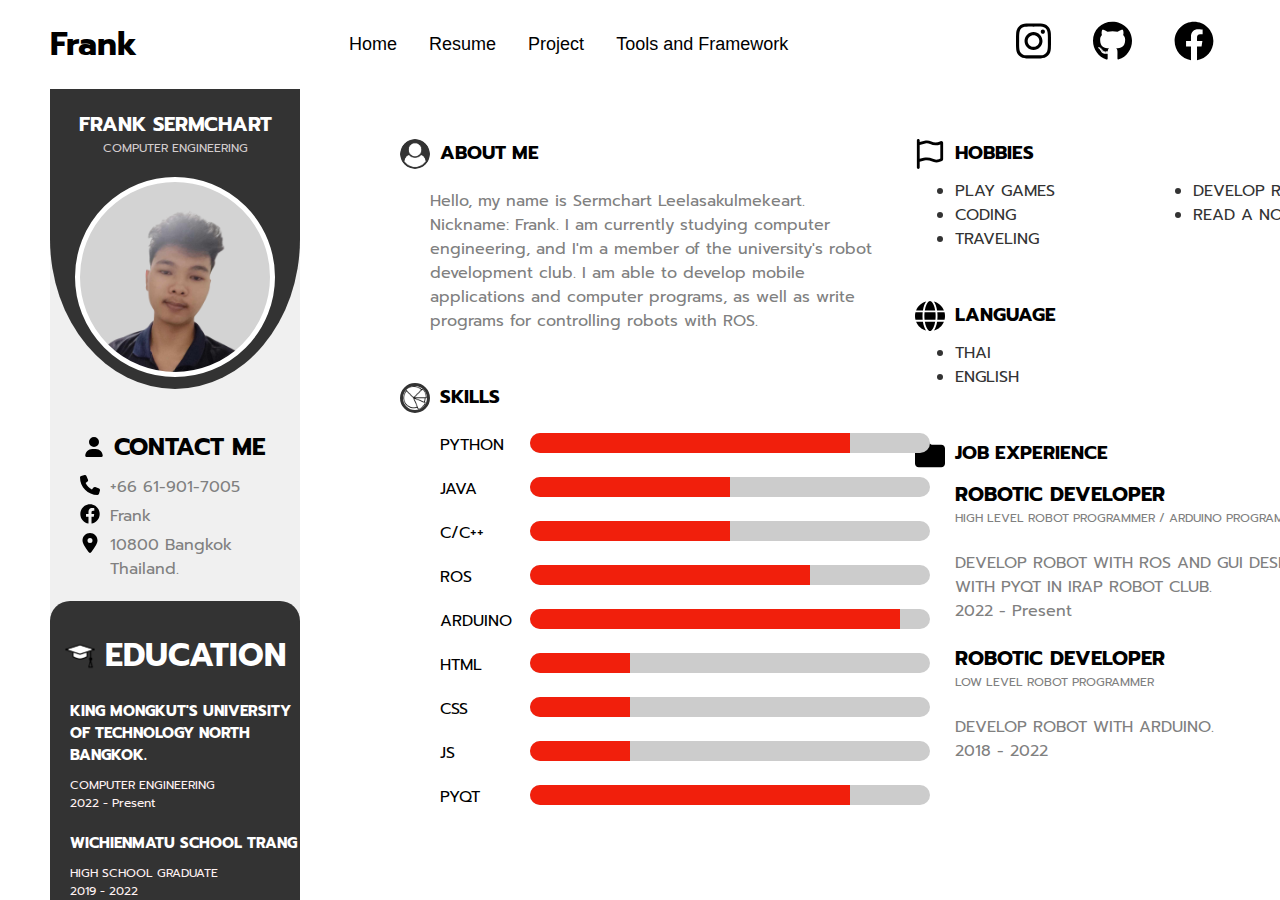
==== src/html/resume.html @ 653aab62 "first" ====
<html lang="en">

<head>
    <meta charset="UTF-8">
    <meta http-equiv="X-UA-Compatible" content="IE=edge">
    <meta name="viewport" content="width=device-width, initial-scale=1.0">
    <title>Frank</title>

    <link rel="preconnect" href="https://fonts.googleapis.com">
    <link rel="preconnect" href="https://fonts.gstatic.com" crossorigin>
    <link href="https://fonts.googleapis.com/css2?family=Prompt:wght@500&display=swap" rel="stylesheet">
    <link rel="stylesheet" href="../css/resume.css">
    <link rel="preconnect" href="https://fonts.googleapis.com">
    <link rel="preconnect" href="https://fonts.gstatic.com" crossorigin>
    <link href="https://fonts.googleapis.com/css2?family=Open+Sans:wght@500&display=swap" rel="stylesheet">
    <link rel="stylesheet" href="https://cdnjs.cloudflare.com/ajax/libs/font-awesome/5.15.3/css/all.min.css">
</head>

<body>
    <header class="header">
        <nav class="navbar" id="navbar">
            <div class="top-nav-menu">
                <div class="logo">
                    <h1><a href="">Frank</a></h1>
                </div>
                <ul class="center-menu">
                    <li class="menu-item"><a href="../html/home .html">Home</a></li>
                    <li class="menu-item"><a href="../html/resume.html">Resume</a></li>
                    <li class="menu-item"><a href="">Project</a></li>
                    <li class="menu-item"><a href="../html/tools.html">Tools and Framework</a></li>
                </ul>
                <ul class="right-menu">
                    <li class="menu-item instagram-icon"><a
                            href="https://instagram.com/frank2042547?utm_source=qr&igshid=MzNlNGNkZWQ4Mg%3D%3D"
                            target="_blank"><img src="../../img/instagram.svg"></a></li>
                    <li class="menu-item github-icon"><a href="https://github.com/Nicasiozero" target="_blank"><img
                                src="../../img/github.svg"></a></li>
                    <li class="menu-item facebook-icon"><a
                            href="https://www.facebook.com/sermchart.leelasakulmekeart.39/" target="_blank"><img
                                src="../../img/facebook.svg"></a></li>
                    <li class="menu-btn">
                        <input type="checkbox" id="image-checkbox">
                        <label for="image-checkbox" class="image-label"></label>
                    </li>
                </ul>
            </div>
            <div class="bottom-nav-menu">
                <div class="slide-menu">
                    <div class="project_menubar">
                        <a href="../html/home .html"><img src="../../img/house-solid.svg" alt="">Home</a>
                    </div>
                    <div class="resume_menubar">
                        <a href="../html/resume.html"><img src="../../img/address-card-solid.svg" alt="">Resume</a>
                    </div>
                    <div class="project_menubar">
                        <a href=""><img src="../../img/layer-group-solid.svg" alt="">Project</a>
                    </div>
                    <div class="framwork_menubar">
                        <a href=""><img src="../../img/code-solid.svg" alt="">Tools and Framework</a>
                    </div>
                    <div class="instagram_menubar">
                        <a href="https://instagram.com/frank2042547?utm_source=qr&igshid=MzNlNGNkZWQ4Mg%3D%3D"
                            target="_blank"><img src="../../img/instagram.svg" alt="">Instagram</a>
                    </div>
                    <div class="facebook_menubar">
                        <a href="https://www.facebook.com/sermchart.leelasakulmekeart.39/" target="_blank"><img
                                src="../../img/facebook.svg" alt="">Facebook</a>
                    </div>
                    <div class="github_menubar">
                        <a href="https://github.com/Nicasiozero" target="_blank"><img src="../../img/github.svg"
                                alt="">Github</a>
                    </div>
                </div>
            </div>
        </nav>
    </header>
    <section>
        <div class="container">
            <div class="left_container">
                <div class="top_left">
                    <div class="background">
                        <h1>FRANK SERMCHART</h1>
                        <p>COMPUTER ENGINEERING</p>
                        <div class="profile_box">
                        </div>
                    </div>
                </div>
                <div class="center_left">
                    <div class="contact_box">
                        <img src="../../img/user-solid.svg" alt="">
                        <h2>CONTACT ME</h2>
                    </div>
                    <div class="phone_number">
                        <img src="../../img/phone-solid.svg" alt="">
                        <p>+66 61-901-7005</p>
                    </div>
                    <div class="facebook_contact">
                        <img src="../../img/facebook.svg" alt="">
                        <p>Frank</p>
                    </div>
                    <div class="location_contact">
                        <img src="../../img/location-dot-solid.svg" alt="">
                        <p>10800 Bangkok <br>Thailand.</p>
                    </div>
                </div>
                <div class="bottom_left">
                    <div class="education">
                        <div class="eduhead">
                            <img src="../../img/cap.png" alt="">
                            <h1>EDUCATION</h1>
                        </div>
                        <div class="edudata1">
                            <h3>KING MONGKUT'S UNIVERSITY
                                OF TECHNOLOGY NORTH BANGKOK.
                            </h3>
                            <p>COMPUTER ENGINEERING</p>
                            <p>2022 - Present</p>
                        </div>
                        <div class="edudata2">
                            <h3>WICHIENMATU SCHOOL TRANG</h3>
                            <p>HIGH SCHOOL GRADUATE</p>
                            <p>2019 - 2022</p>
                        </div>
                    </div>
                </div>
            </div>
            <div class="right_container">
                <div class="left_data">
                    <div class="top_data">
                        <div class="header_data">
                            <img src="../../img/aboutme.png" alt="">
                            <h3>ABOUT ME</h3>
                        </div>
                        <div class="data_text">
                            <p>
                                Hello, my name is Sermchart Leelasakulmekeart. <br>
                                Nickname: Frank. I am currently studying computer engineering,
                                and I'm a member of the university's robot development club. I am able to develop mobile
                                applications and computer programs,
                                as well as write programs for controlling robots with ROS. </p>
                        </div>
                    </div>
                    <div class="buttom_data">
                        <div class="header_data">
                            <img src="../../img/pie-chart.png" alt="">
                            <h3>SKILLS</h3>
                        </div>
                        <div class="skill_bar">
                            <div class="skill python">
                                <p>PYTHON</p>
                                <div class="progress-container">
                                    <div class="progress-bar" id="my-progress-bar"></div>
                                </div>
                            </div>
                            <div class="skill java">
                                <p>JAVA</p>
                                <div class="progress-container">
                                    <div class="progress-bar" id="my-progress-bar"></div>
                                </div>
                            </div>
                            <div class="skill c">
                                <p>C/C++</p>
                                <div class="progress-container">
                                    <div class="progress-bar" id="my-progress-bar"></div>
                                </div>
                            </div>
                            <div class="skill ros">
                                <p>ROS</p>
                                <div class="progress-container">
                                    <div class="progress-bar" id="my-progress-bar"></div>
                                </div>
                            </div>
                            <div class="skill arduino">
                                <p>ARDUINO</p>
                                <div class="progress-container">
                                    <div class="progress-bar" id="my-progress-bar"></div>
                                </div>
                            </div>
                            <div class="skill html">
                                <p>HTML</p>
                                <div class="progress-container">
                                    <div class="progress-bar" id="my-progress-bar"></div>
                                </div>
                            </div>
                            <div class="skill css">
                                <p>CSS</p>
                                <div class="progress-container">
                                    <div class="progress-bar" id="my-progress-bar"></div>
                                </div>
                            </div>
                            <div class="skill js">
                                <p>JS</p>
                                <div class="progress-container">
                                    <div class="progress-bar" id="my-progress-bar"></div>
                                </div>
                            </div>
                            <div class="skill pyqt">
                                <p>PYQT</p>
                                <div class="progress-container">
                                    <div class="progress-bar" id="my-progress-bar"></div>
                                </div>
                            </div>

                        </div>

                    </div>
                </div>
                <div class="right_data">
                    <div class="top_data">
                        <div class="header_right">
                            <img src="../../img/flag-regular.svg" alt="">
                            <h3>HOBBIES</h3>
                        </div>
                        <ul class="ul_list">
                            <li>PLAY GAMES</li>
                            <li>CODING</li>
                            <li>TRAVELING</li>
                            <li>DEVELOP ROBOT</li>
                            <li>READ A NOVEL</li>
                        </ul>
                    </div>
                    <div class="bottom_data">
                        <div class="header_right">
                            <img src="../../img/globe-solid.svg" alt="">
                            <h3>LANGUAGE</h3>
                        </div>
                        <ul class="ul_list">
                            <li>THAI</li>
                            <li>ENGLISH</li>
                        </ul>
                    </div>
                    <div class="bottom_data job">
                        <div class="header_right">
                            <img src="../../img/folder-solid.svg" alt="">
                            <h3>JOB EXPERIENCE</h3>
                        </div>
                        <div class="data_text_right">
                            <h3>ROBOTIC DEVELOPER</h3>
                            <p id="second">HIGH LEVEL ROBOT PROGRAMMER / ARDUINO PROGRAMMER / GUI PROGRAMMER</p>
                            <br>
                            <p>DEVELOP ROBOT WITH ROS AND GUI DESIGNER <br>
                                 WITH PYQT IN IRAP ROBOT CLUB.</p>
                            <p>2022 - Present</p>
                        </div>
                        <div class="data_text_right">
                            <h3>ROBOTIC DEVELOPER</h3>
                            <p id="second">LOW LEVEL ROBOT PROGRAMMER </p>
                            <br>
                            <p>DEVELOP ROBOT WITH ARDUINO.</p>
                            <p>2018 - 2022</p>
                        </div>
                    </div>
                </div>
            </div>
        </div>
    </section>

    <script src="../js/resume.js"></script>

</body>

</html>
---- src/css/resume.css ----
* {
    padding: 0;
    margin: 0;
    box-sizing: border-box;
    font-family: 'Prompt', sans-serif;
    -webkit-touch-callout: none;
    -webkit-user-select: none;
    -khtml-user-select: none;
    -moz-user-select: none;
    -ms-user-select: none;
    user-select: none;
}

.navbar {
    display: block;
    justify-content: space-between;
    align-items: center;
    background-color: #fff;
    overflow: hidden;
}

.bottom_line {
    border-bottom: 2px solid rgb(78, 77, 77);
}

.top-nav-menu {
    display: flex;
    justify-content: space-between;
    align-items: center;
    padding: 20px 20px 20px 50px;
    width: 100%;
}

.sticky {
    position: fixed;
    top: 0;
    width: 100%;
}

.logo h1 a {
    text-decoration: none;
    color: black;
}

.menu-item a {
    text-decoration: none;
    color: black;
    font-family: Arial, Helvetica, sans-serif;
    font-size: 18px;
}

.center-menu,
.right-menu {
    display: flex;
    list-style: none;
}

.right-menu {
    margin-right: 30px;
    gap: 10px;
}

.center-menu li,
.right-menu li {
    margin: 0 1rem;
}

.instagram-icon,
.facebook-icon a img,
.github-icon a img,
.menu-item a img {
    height: 40px;
}

a {
    text-decoration: none;
    color: #000;
}

.image-label {
    display: inline-block;
    width: 30px;
    height: 30px;
    cursor: pointer;
    background-image: url("../../img/bars-solid.svg");
    background-repeat: no-repeat;
    background-size: cover;
}

.menu-btn {
    cursor: pointer;
    display: none;
}


.slide-menu {
    display: none;
    padding: 0 50px;

}

.slide-menu div a {
    font-size: 20px;
}

.slide-menu div a {
    display: flex;
    height: 30px;
    margin-bottom: 20px;
    width: 280px;
    gap: 20px;
    /* border: 1px solid red; */
}

.left_container {
    display: block;
    min-width: 250px;
    max-width: 250px;
    height: 100%;
    background-color: rgba(240, 240, 240, 255);
}

.top_left {
    padding-top: 20px;
    text-align: center;
    background-color: #333333;
    width: 100%;
    height: 300px;
    border-bottom-left-radius: 50%;
    border-bottom-right-radius: 50%;
    color: white;
}

.profile_box {
    width: 200px;
    height: 200px;
    background-color: lightgray;
    border-radius: 50%;
    display: flex;
    justify-content: center;
    align-items: center;
    background-image: url(../../img/profile_2.png);
    background-size: cover;
    background-position: -15px;
    margin: 20px auto;
    border: 5px solid white;
}

.profile_box img {
    background-color: #000;
    width: 200px;
    height: 250px;
    border-radius: 50%;
}

.top_left h1 {
    font-size: 20px;
    font-weight: bold;
}

.top_left p {
    font-size: 12px;
    color: rgb(211, 205, 205);
}

.container {
    display: flex;
    padding-left: 50px;
}

.center_left div {
    display: flex;
    flex-direction: row;
    gap: 10px;
}

.contact_box {
    justify-content: center;
    gap: 10px;
    text-align: center;
    align-items: center;
    margin-top: 40px;
    margin-bottom: 10px;
}

.contact_box img {
    width: 30px;
    height: 30px;
}

.center_left div img {
    height: 20px;
    width: 20px;
}

.center_left div p {
    color: gray;

}

.phone_number,
.facebook_contact,
.location_contact {
    margin-left: 30px;
    margin-top: 5px;
    gap: 20px;
}

.bottom_left {
    background-color: #333333;
    width: 100%;
    height: 100%;
    border-top-left-radius: 20px;
    border-top-right-radius: 20px;
    padding-top: 30px;
    margin-top: 20px;
    color: #fff;
}

.container {
    display: flex;
    flex-direction: row;
}

.eduhead {
    display: flex;
    flex-direction: row;
    justify-content: center;
    align-items: center;
    gap: 10px;
}

.eduhead img {
    width: 30px;
    height: 30px;
}

.edudata1 h3,
.edudata2 h3 {
    font-size: 15px;
    padding-left: 20px;
    margin-top: 20px;
    margin-bottom: 10px;
}

.edudata1 p,
.edudata2 p {
    font-size: 12px;
    color: rgb(255, 242, 242);
    padding-left: 20px;
}

.right_container {
    display: flex;
    width: 100%;
}

.left_data {
    width: 50%;
}

.top_data,
.buttom_data {
    margin: 50px 100px;
    width: 500px;
}

.header_data {
    display: flex;
    gap: 10px;
    font-weight: bold;
    margin-bottom: 20px;
}

.header_data img {
    width: 30px;
    height: 30px;
    border-radius: 50%;
}

.data_text p {
    padding-left: 30px;
    color: gray;
}

.buttom_data div img {
    border-radius: 50%;
    border: 3px solid #333333;
}

.skill {
    display: flex;
    flex-direction: row;
    margin-top: 20px;
    margin-left: 40px;
}

.progress-container {
    width: 400px;
    max-width: 400px;
    height: 20px;
    background-color: #ccc;
    border-radius: 20px;
    overflow: hidden;
    margin-left: 10px;
    position: absolute;
    left: 520px;
}

.progress-bar {
    width: 0px;
    height: 20px;
    background-color: #f11f0c;
    text-align: center;
    line-height: 30px;
    color: white;
}

.python div div,
.pyqt div div {
    width: 320;
}

.java div div {
    width: 200;
}

.c div div {
    width: 200;
}

.ros div div {
    width: 280;
}

.arduino div div {
    width: 370;
}

.html div div,
.css div div,
.js div div {
    width: 100;
}

.right_data div{
    margin-left: 0;
}

.top_data ul{
    columns: 2;
    -webkit-columns: 2;
    -moz-columns: 2;
}
.ul_list{
    padding-left: 40px;
    color: #333333;
}
.header_right{
    display: flex;
    gap: 10px;
    margin-bottom: 10px;
}
.header_right img{
    width: 30px;
    height: 30px;
}
.job{
    margin-top: 50px;
}
.data_text_right{
    margin-bottom: 20px;
}
.data_text_right h3{
    font-size: 20px;
    padding-left: 40px;
}
.data_text_right p{
    color: gray;
    padding-left: 40px;
    font-size: 16px;
}
#second{
    font-size: 12px;
}
@media (max-width: 992px) {

    .center-menu,
    .github-icon,
    .facebook-icon,
    .instagram-icon {
        display: none;
    }

    .menu-btn {
        display: flex;
    }

    .right-menu {
        margin-right: 0px;
        gap: 40px;
    }

    .slide-menu {
        display: block;
        width: 100%;
        height: 0px;
        overflow: hidden;
        transition: height 0.3s ease;
    }

    #image-checkbox {
        display: none;
    }

    #image-checkbox:checked+.image-label~.slide-menu {
        height: 300px;
        border: 1px solid black;
    }

    #image-checkbox:not(:checked)+.image-label~.slide-menu {
        height: 0px;
    }
}
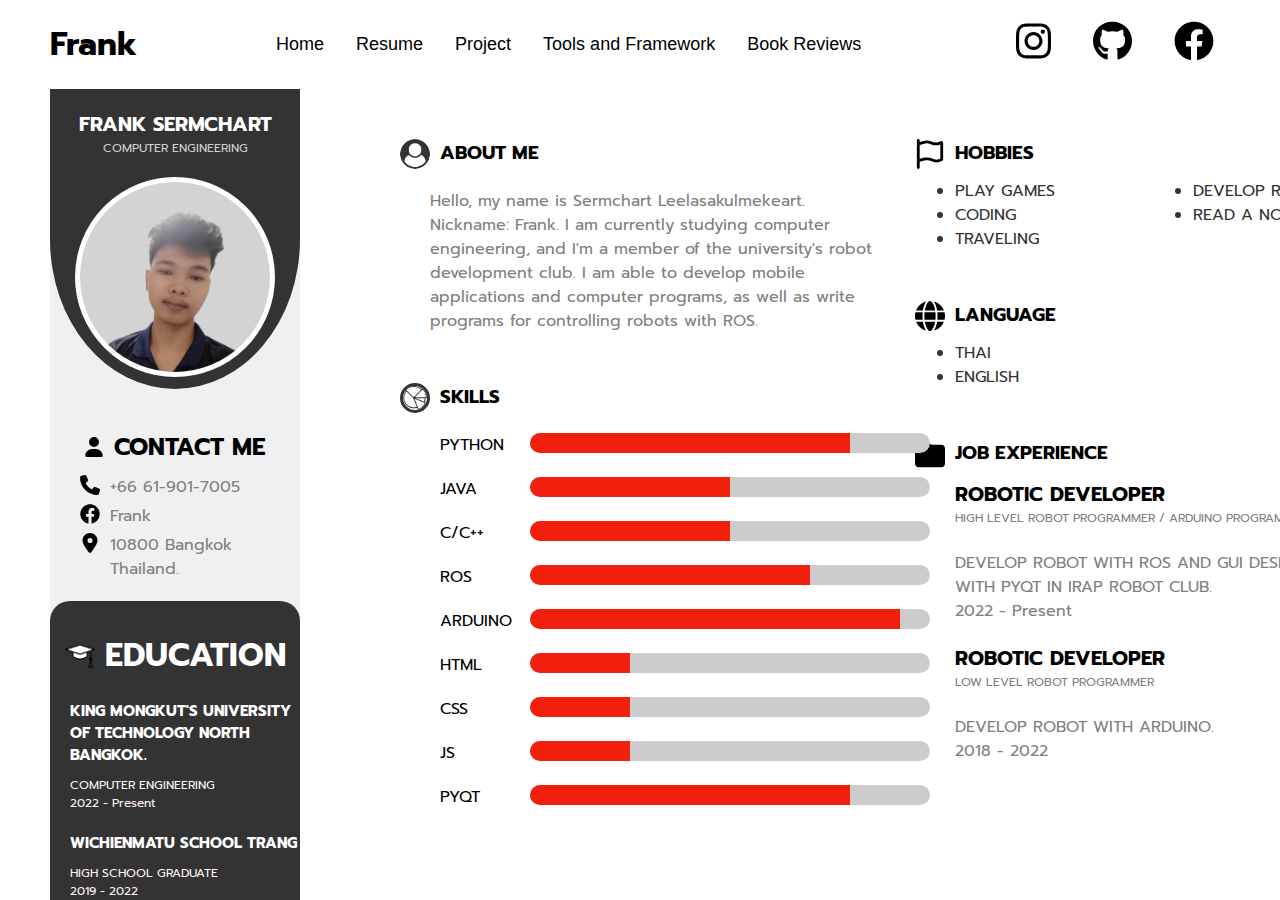
==== commit a212e5e8: "update" ====
--- a/src/html/resume.html
+++ b/src/html/resume.html
@@ -24,10 +24,11 @@
                     <h1><a href="">Frank</a></h1>
                 </div>
                 <ul class="center-menu">
-                    <li class="menu-item"><a href="../html/home .html">Home</a></li>
+                    <li class="menu-item"><a href="../../index.html">Home</a></li>
                     <li class="menu-item"><a href="../html/resume.html">Resume</a></li>
                     <li class="menu-item"><a href="">Project</a></li>
                     <li class="menu-item"><a href="../html/tools.html">Tools and Framework</a></li>
+                    <li class="menu-item"><a href="../html/review.html">Book Reviews</a></li>
                 </ul>
                 <ul class="right-menu">
                     <li class="menu-item instagram-icon"><a
@@ -47,7 +48,7 @@
             <div class="bottom-nav-menu">
                 <div class="slide-menu">
                     <div class="project_menubar">
-                        <a href="../html/home .html"><img src="../../img/house-solid.svg" alt="">Home</a>
+                        <a href="../../index.html"><img src="../../img/house-solid.svg" alt="">Home</a>
                     </div>
                     <div class="resume_menubar">
                         <a href="../html/resume.html"><img src="../../img/address-card-solid.svg" alt="">Resume</a>
@@ -56,7 +57,7 @@
                         <a href=""><img src="../../img/layer-group-solid.svg" alt="">Project</a>
                     </div>
                     <div class="framwork_menubar">
-                        <a href=""><img src="../../img/code-solid.svg" alt="">Tools and Framework</a>
+                        <a href="../html/tools.html"><img src="../../img/code-solid.svg" alt="">Tools and Framework</a>
                     </div>
                     <div class="instagram_menubar">
                         <a href="https://instagram.com/frank2042547?utm_source=qr&igshid=MzNlNGNkZWQ4Mg%3D%3D"
